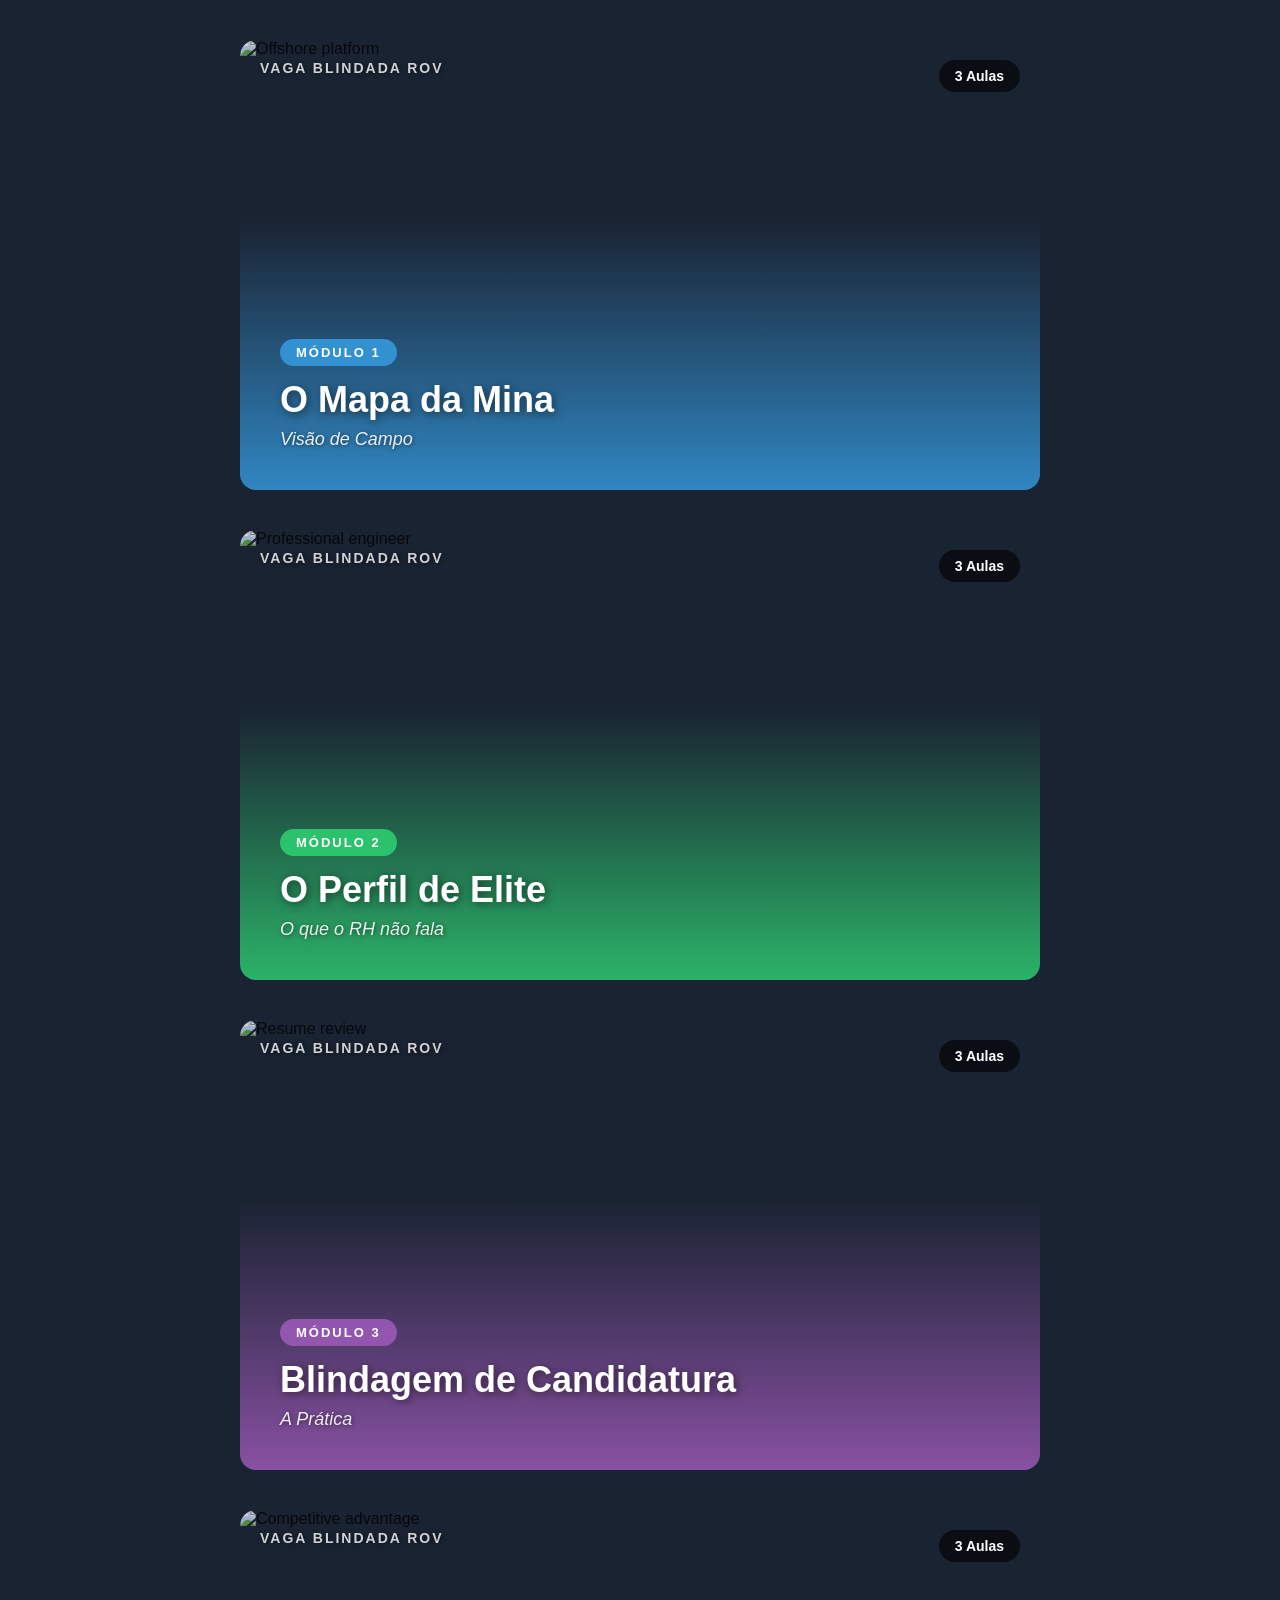
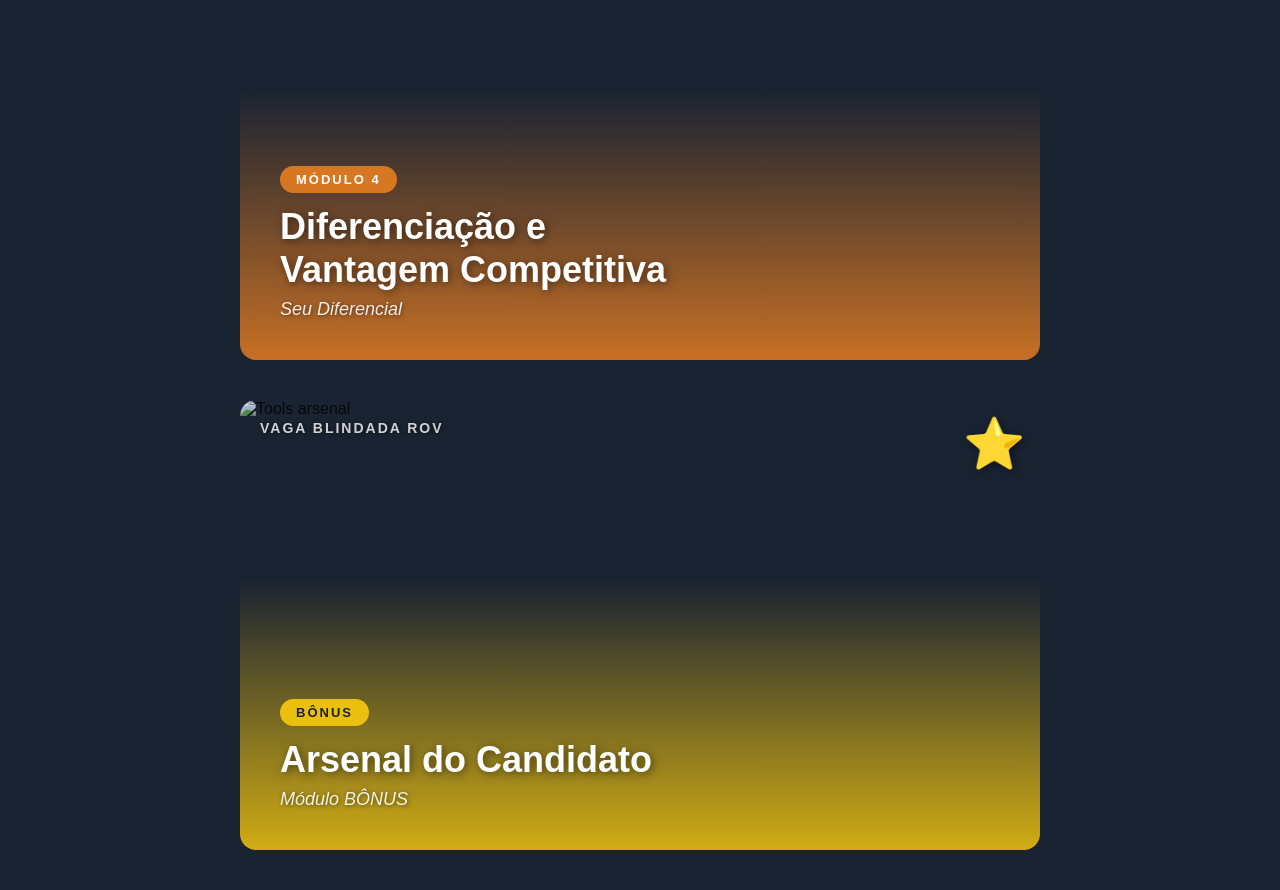
==== frontend/public/thumbnails.html @ 1b601940 "auto-commit for 6f3315b3-402e-4bc0-9c19-482020962f57" ====
<!DOCTYPE html>
<html>
<head>
<meta charset="UTF-8">
<style>
  * { margin: 0; padding: 0; box-sizing: border-box; }
  body { background: #1a2332; font-family: -apple-system, BlinkMacSystemFont, 'Segoe UI', Roboto, sans-serif; }
  
  .thumbnail {
    width: 800px;
    height: 450px;
    position: relative;
    overflow: hidden;
    border-radius: 16px;
    margin: 40px auto;
  }
  
  .thumbnail img {
    width: 100%;
    height: 100%;
    object-fit: cover;
  }
  
  .overlay {
    position: absolute;
    top: 0; left: 0; right: 0; bottom: 0;
    display: flex;
    flex-direction: column;
    justify-content: flex-end;
    padding: 40px;
  }
  
  /* Module 1 - Blue */
  .overlay-1 { background: linear-gradient(180deg, rgba(26,35,50,0.2) 0%, rgba(26,35,50,0.5) 40%, rgba(52,152,219,0.85) 100%); }
  /* Module 2 - Green */
  .overlay-2 { background: linear-gradient(180deg, rgba(26,35,50,0.2) 0%, rgba(26,35,50,0.5) 40%, rgba(46,204,113,0.85) 100%); }
  /* Module 3 - Purple */
  .overlay-3 { background: linear-gradient(180deg, rgba(26,35,50,0.2) 0%, rgba(26,35,50,0.5) 40%, rgba(155,89,182,0.85) 100%); }
  /* Module 4 - Orange */
  .overlay-4 { background: linear-gradient(180deg, rgba(26,35,50,0.2) 0%, rgba(26,35,50,0.5) 40%, rgba(230,126,34,0.85) 100%); }
  /* Bonus - Gold */
  .overlay-5 { background: linear-gradient(180deg, rgba(26,35,50,0.2) 0%, rgba(26,35,50,0.5) 40%, rgba(241,196,15,0.85) 100%); }
  
  .module-badge {
    display: inline-block;
    padding: 6px 16px;
    border-radius: 20px;
    font-size: 13px;
    font-weight: 700;
    text-transform: uppercase;
    letter-spacing: 2px;
    margin-bottom: 12px;
    width: fit-content;
  }
  
  .badge-1 { background: rgba(52,152,219,0.9); color: white; }
  .badge-2 { background: rgba(46,204,113,0.9); color: white; }
  .badge-3 { background: rgba(155,89,182,0.9); color: white; }
  .badge-4 { background: rgba(230,126,34,0.9); color: white; }
  .badge-5 { background: rgba(241,196,15,0.95); color: #1a2332; }
  
  .module-title {
    font-size: 36px;
    font-weight: 700;
    color: white;
    line-height: 1.2;
    margin-bottom: 8px;
    text-shadow: 2px 2px 8px rgba(0,0,0,0.5);
  }
  
  .module-subtitle {
    font-size: 18px;
    color: rgba(255,255,255,0.9);
    font-style: italic;
    text-shadow: 1px 1px 4px rgba(0,0,0,0.5);
  }
  
  .lesson-count {
    position: absolute;
    top: 20px;
    right: 20px;
    background: rgba(0,0,0,0.6);
    color: white;
    padding: 8px 16px;
    border-radius: 20px;
    font-size: 14px;
    font-weight: 600;
    backdrop-filter: blur(4px);
  }
  
  .logo-watermark {
    position: absolute;
    top: 20px;
    left: 20px;
    color: rgba(255,255,255,0.8);
    font-size: 14px;
    font-weight: 700;
    text-transform: uppercase;
    letter-spacing: 2px;
    text-shadow: 1px 1px 4px rgba(0,0,0,0.5);
  }
  
  .star-badge {
    position: absolute;
    top: 15px;
    right: 15px;
    font-size: 50px;
    filter: drop-shadow(2px 2px 4px rgba(0,0,0,0.5));
  }
</style>
</head>
<body>

<!-- Thumbnail 1: O Mapa da Mina -->
<div class="thumbnail" id="thumb1">
  <img src="https://images.pexels.com/photos/3192662/pexels-photo-3192662.jpeg?auto=compress&cs=tinysrgb&w=1200" alt="Offshore platform">
  <div class="overlay overlay-1">
    <div class="logo-watermark">VAGA BLINDADA ROV</div>
    <div class="lesson-count">3 Aulas</div>
    <div class="module-badge badge-1">Módulo 1</div>
    <div class="module-title">O Mapa da Mina</div>
    <div class="module-subtitle">Visão de Campo</div>
  </div>
</div>

<!-- Thumbnail 2: O Perfil de Elite -->
<div class="thumbnail" id="thumb2">
  <img src="https://images.unsplash.com/photo-1621905252507-b35492cc74b4?w=1200&h=675&fit=crop" alt="Professional engineer">
  <div class="overlay overlay-2">
    <div class="logo-watermark">VAGA BLINDADA ROV</div>
    <div class="lesson-count">3 Aulas</div>
    <div class="module-badge badge-2">Módulo 2</div>
    <div class="module-title">O Perfil de Elite</div>
    <div class="module-subtitle">O que o RH não fala</div>
  </div>
</div>

<!-- Thumbnail 3: Blindagem de Candidatura -->
<div class="thumbnail" id="thumb3">
  <img src="https://images.unsplash.com/photo-1698047681432-006d2449c631?w=1200&h=675&fit=crop" alt="Resume review">
  <div class="overlay overlay-3">
    <div class="logo-watermark">VAGA BLINDADA ROV</div>
    <div class="lesson-count">3 Aulas</div>
    <div class="module-badge badge-3">Módulo 3</div>
    <div class="module-title">Blindagem de Candidatura</div>
    <div class="module-subtitle">A Prática</div>
  </div>
</div>

<!-- Thumbnail 4: Diferenciação e Vantagem Competitiva -->
<div class="thumbnail" id="thumb4">
  <img src="https://images.unsplash.com/photo-1690508313456-bf8c851e8319?w=1200&h=675&fit=crop" alt="Competitive advantage">
  <div class="overlay overlay-4">
    <div class="logo-watermark">VAGA BLINDADA ROV</div>
    <div class="lesson-count">3 Aulas</div>
    <div class="module-badge badge-4">Módulo 4</div>
    <div class="module-title">Diferenciação e<br>Vantagem Competitiva</div>
    <div class="module-subtitle">Seu Diferencial</div>
  </div>
</div>

<!-- Thumbnail 5: Arsenal do Candidato (BÔNUS) -->
<div class="thumbnail" id="thumb5">
  <img src="https://images.unsplash.com/photo-1759847527437-a548715aef7a?w=1200&h=675&fit=crop" alt="Tools arsenal">
  <div class="overlay overlay-5">
    <div class="logo-watermark">VAGA BLINDADA ROV</div>
    <div class="star-badge">⭐</div>
    <div class="module-badge badge-5">BÔNUS</div>
    <div class="module-title">Arsenal do Candidato</div>
    <div class="module-subtitle">Módulo BÔNUS</div>
  </div>
</div>

</body>
</html>
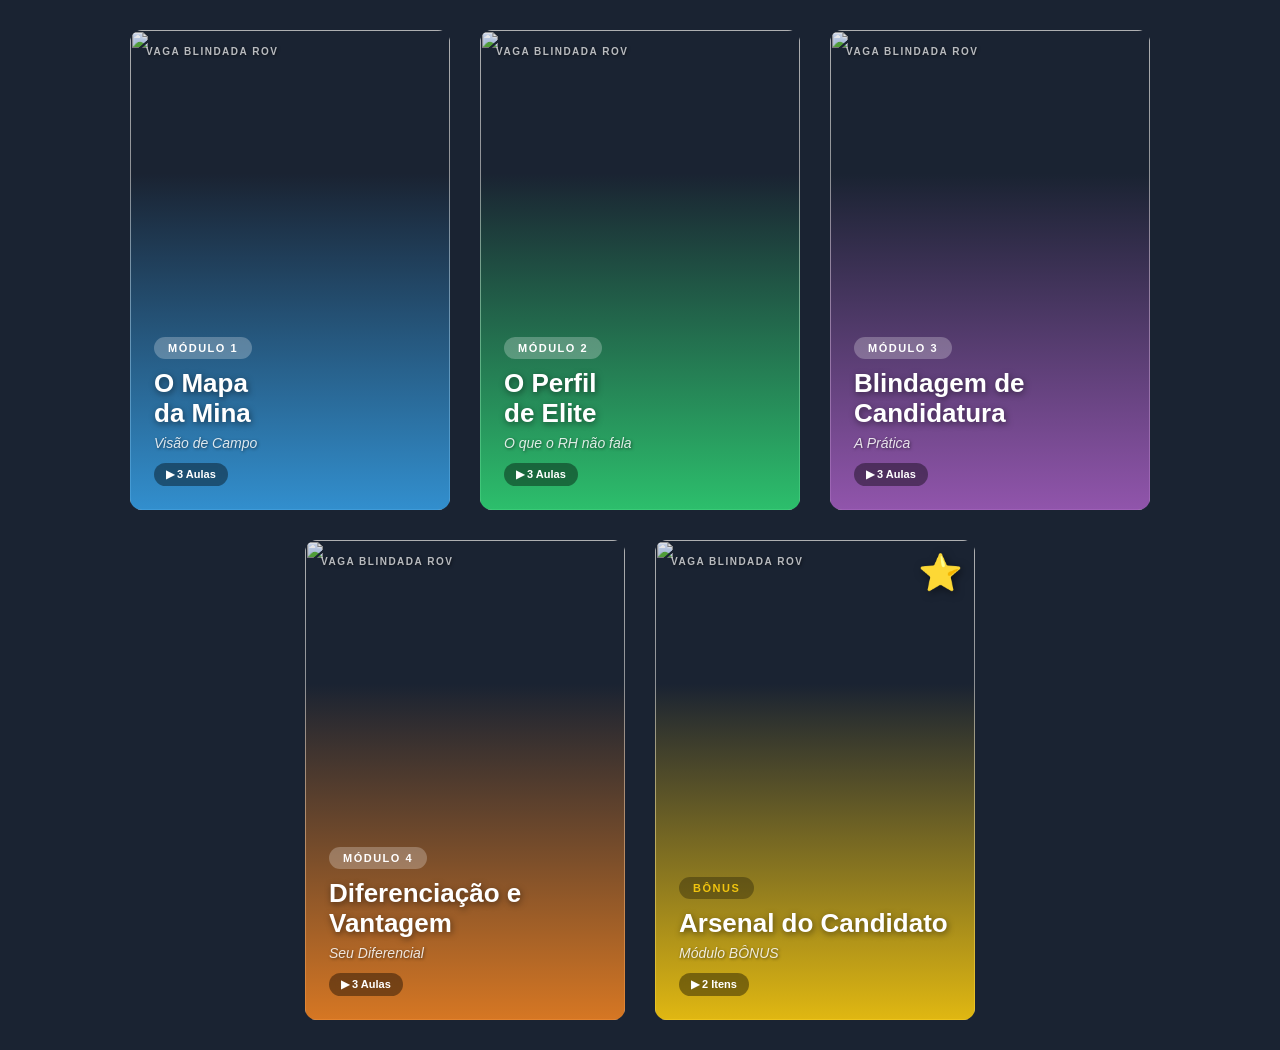
==== commit 21faba0c: "auto-commit for 57ab1bcf-1c3a-470a-8cd2-0ee6c51554ad" ====
--- a/frontend/public/thumbnails.html
+++ b/frontend/public/thumbnails.html
@@ -4,15 +4,15 @@
 <meta charset="UTF-8">
 <style>
   * { margin: 0; padding: 0; box-sizing: border-box; }
-  body { background: #1a2332; font-family: -apple-system, BlinkMacSystemFont, 'Segoe UI', Roboto, sans-serif; }
+  body { background: #1a2332; font-family: -apple-system, BlinkMacSystemFont, 'Segoe UI', Roboto, sans-serif; display: flex; flex-wrap: wrap; gap: 30px; padding: 30px; justify-content: center; }
   
   .thumbnail {
-    width: 800px;
-    height: 450px;
+    width: 320px;
+    height: 480px;
     position: relative;
     overflow: hidden;
-    border-radius: 16px;
-    margin: 40px auto;
+    border-radius: 12px;
+    flex-shrink: 0;
   }
   
   .thumbnail img {
@@ -27,147 +27,145 @@
     display: flex;
     flex-direction: column;
     justify-content: flex-end;
-    padding: 40px;
+    padding: 24px;
   }
   
-  /* Module 1 - Blue */
-  .overlay-1 { background: linear-gradient(180deg, rgba(26,35,50,0.2) 0%, rgba(26,35,50,0.5) 40%, rgba(52,152,219,0.85) 100%); }
-  /* Module 2 - Green */
-  .overlay-2 { background: linear-gradient(180deg, rgba(26,35,50,0.2) 0%, rgba(26,35,50,0.5) 40%, rgba(46,204,113,0.85) 100%); }
-  /* Module 3 - Purple */
-  .overlay-3 { background: linear-gradient(180deg, rgba(26,35,50,0.2) 0%, rgba(26,35,50,0.5) 40%, rgba(155,89,182,0.85) 100%); }
-  /* Module 4 - Orange */
-  .overlay-4 { background: linear-gradient(180deg, rgba(26,35,50,0.2) 0%, rgba(26,35,50,0.5) 40%, rgba(230,126,34,0.85) 100%); }
-  /* Bonus - Gold */
-  .overlay-5 { background: linear-gradient(180deg, rgba(26,35,50,0.2) 0%, rgba(26,35,50,0.5) 40%, rgba(241,196,15,0.85) 100%); }
+  .overlay-1 { background: linear-gradient(180deg, rgba(26,35,50,0.1) 0%, rgba(26,35,50,0.3) 30%, rgba(52,152,219,0.92) 100%); }
+  .overlay-2 { background: linear-gradient(180deg, rgba(26,35,50,0.1) 0%, rgba(26,35,50,0.3) 30%, rgba(46,204,113,0.92) 100%); }
+  .overlay-3 { background: linear-gradient(180deg, rgba(26,35,50,0.1) 0%, rgba(26,35,50,0.3) 30%, rgba(155,89,182,0.92) 100%); }
+  .overlay-4 { background: linear-gradient(180deg, rgba(26,35,50,0.1) 0%, rgba(26,35,50,0.3) 30%, rgba(230,126,34,0.92) 100%); }
+  .overlay-5 { background: linear-gradient(180deg, rgba(26,35,50,0.1) 0%, rgba(26,35,50,0.3) 30%, rgba(241,196,15,0.92) 100%); }
   
   .module-badge {
     display: inline-block;
-    padding: 6px 16px;
-    border-radius: 20px;
-    font-size: 13px;
+    padding: 5px 14px;
+    border-radius: 16px;
+    font-size: 11px;
     font-weight: 700;
     text-transform: uppercase;
-    letter-spacing: 2px;
-    margin-bottom: 12px;
+    letter-spacing: 1.5px;
+    margin-bottom: 10px;
     width: fit-content;
   }
   
-  .badge-1 { background: rgba(52,152,219,0.9); color: white; }
-  .badge-2 { background: rgba(46,204,113,0.9); color: white; }
-  .badge-3 { background: rgba(155,89,182,0.9); color: white; }
-  .badge-4 { background: rgba(230,126,34,0.9); color: white; }
-  .badge-5 { background: rgba(241,196,15,0.95); color: #1a2332; }
+  .badge-1 { background: rgba(255,255,255,0.25); color: white; }
+  .badge-2 { background: rgba(255,255,255,0.25); color: white; }
+  .badge-3 { background: rgba(255,255,255,0.25); color: white; }
+  .badge-4 { background: rgba(255,255,255,0.25); color: white; }
+  .badge-5 { background: rgba(0,0,0,0.3); color: #f1c40f; }
   
   .module-title {
-    font-size: 36px;
-    font-weight: 700;
+    font-size: 26px;
+    font-weight: 800;
     color: white;
-    line-height: 1.2;
-    margin-bottom: 8px;
-    text-shadow: 2px 2px 8px rgba(0,0,0,0.5);
+    line-height: 1.15;
+    margin-bottom: 6px;
+    text-shadow: 1px 2px 6px rgba(0,0,0,0.5);
   }
   
   .module-subtitle {
-    font-size: 18px;
-    color: rgba(255,255,255,0.9);
+    font-size: 14px;
+    color: rgba(255,255,255,0.85);
     font-style: italic;
-    text-shadow: 1px 1px 4px rgba(0,0,0,0.5);
+    text-shadow: 1px 1px 3px rgba(0,0,0,0.5);
+    margin-bottom: 12px;
   }
   
   .lesson-count {
-    position: absolute;
-    top: 20px;
-    right: 20px;
-    background: rgba(0,0,0,0.6);
+    display: inline-flex;
+    align-items: center;
+    gap: 4px;
+    background: rgba(0,0,0,0.4);
     color: white;
-    padding: 8px 16px;
-    border-radius: 20px;
-    font-size: 14px;
+    padding: 5px 12px;
+    border-radius: 14px;
+    font-size: 11px;
     font-weight: 600;
+    width: fit-content;
     backdrop-filter: blur(4px);
   }
   
   .logo-watermark {
     position: absolute;
-    top: 20px;
-    left: 20px;
-    color: rgba(255,255,255,0.8);
-    font-size: 14px;
+    top: 16px;
+    left: 16px;
+    color: rgba(255,255,255,0.7);
+    font-size: 10px;
     font-weight: 700;
     text-transform: uppercase;
-    letter-spacing: 2px;
-    text-shadow: 1px 1px 4px rgba(0,0,0,0.5);
+    letter-spacing: 1.5px;
+    text-shadow: 1px 1px 3px rgba(0,0,0,0.5);
   }
   
   .star-badge {
     position: absolute;
-    top: 15px;
-    right: 15px;
-    font-size: 50px;
+    top: 12px;
+    right: 12px;
+    font-size: 36px;
     filter: drop-shadow(2px 2px 4px rgba(0,0,0,0.5));
   }
 </style>
 </head>
 <body>
 
-<!-- Thumbnail 1: O Mapa da Mina -->
+<!-- Thumbnail 1 -->
 <div class="thumbnail" id="thumb1">
-  <img src="https://images.pexels.com/photos/3192662/pexels-photo-3192662.jpeg?auto=compress&cs=tinysrgb&w=1200" alt="Offshore platform">
+  <img src="https://images.pexels.com/photos/3192662/pexels-photo-3192662.jpeg?auto=compress&cs=tinysrgb&w=640" alt="">
   <div class="overlay overlay-1">
     <div class="logo-watermark">VAGA BLINDADA ROV</div>
-    <div class="lesson-count">3 Aulas</div>
     <div class="module-badge badge-1">Módulo 1</div>
-    <div class="module-title">O Mapa da Mina</div>
+    <div class="module-title">O Mapa<br>da Mina</div>
     <div class="module-subtitle">Visão de Campo</div>
+    <div class="lesson-count">▶ 3 Aulas</div>
   </div>
 </div>
 
-<!-- Thumbnail 2: O Perfil de Elite -->
+<!-- Thumbnail 2 -->
 <div class="thumbnail" id="thumb2">
-  <img src="https://images.unsplash.com/photo-1621905252507-b35492cc74b4?w=1200&h=675&fit=crop" alt="Professional engineer">
+  <img src="https://images.unsplash.com/photo-1621905252507-b35492cc74b4?w=640&h=960&fit=crop" alt="">
   <div class="overlay overlay-2">
     <div class="logo-watermark">VAGA BLINDADA ROV</div>
-    <div class="lesson-count">3 Aulas</div>
     <div class="module-badge badge-2">Módulo 2</div>
-    <div class="module-title">O Perfil de Elite</div>
+    <div class="module-title">O Perfil<br>de Elite</div>
     <div class="module-subtitle">O que o RH não fala</div>
+    <div class="lesson-count">▶ 3 Aulas</div>
   </div>
 </div>
 
-<!-- Thumbnail 3: Blindagem de Candidatura -->
+<!-- Thumbnail 3 -->
 <div class="thumbnail" id="thumb3">
-  <img src="https://images.unsplash.com/photo-1698047681432-006d2449c631?w=1200&h=675&fit=crop" alt="Resume review">
+  <img src="https://images.unsplash.com/photo-1698047681432-006d2449c631?w=640&h=960&fit=crop" alt="">
   <div class="overlay overlay-3">
     <div class="logo-watermark">VAGA BLINDADA ROV</div>
-    <div class="lesson-count">3 Aulas</div>
     <div class="module-badge badge-3">Módulo 3</div>
     <div class="module-title">Blindagem de Candidatura</div>
     <div class="module-subtitle">A Prática</div>
+    <div class="lesson-count">▶ 3 Aulas</div>
   </div>
 </div>
 
-<!-- Thumbnail 4: Diferenciação e Vantagem Competitiva -->
+<!-- Thumbnail 4 -->
 <div class="thumbnail" id="thumb4">
-  <img src="https://images.unsplash.com/photo-1690508313456-bf8c851e8319?w=1200&h=675&fit=crop" alt="Competitive advantage">
+  <img src="https://images.unsplash.com/photo-1690508313456-bf8c851e8319?w=640&h=960&fit=crop" alt="">
   <div class="overlay overlay-4">
     <div class="logo-watermark">VAGA BLINDADA ROV</div>
-    <div class="lesson-count">3 Aulas</div>
     <div class="module-badge badge-4">Módulo 4</div>
-    <div class="module-title">Diferenciação e<br>Vantagem Competitiva</div>
+    <div class="module-title">Diferenciação e Vantagem</div>
     <div class="module-subtitle">Seu Diferencial</div>
+    <div class="lesson-count">▶ 3 Aulas</div>
   </div>
 </div>
 
-<!-- Thumbnail 5: Arsenal do Candidato (BÔNUS) -->
+<!-- Thumbnail 5 -->
 <div class="thumbnail" id="thumb5">
-  <img src="https://images.unsplash.com/photo-1759847527437-a548715aef7a?w=1200&h=675&fit=crop" alt="Tools arsenal">
+  <img src="https://images.unsplash.com/photo-1759847527437-a548715aef7a?w=640&h=960&fit=crop" alt="">
   <div class="overlay overlay-5">
     <div class="logo-watermark">VAGA BLINDADA ROV</div>
     <div class="star-badge">⭐</div>
     <div class="module-badge badge-5">BÔNUS</div>
     <div class="module-title">Arsenal do Candidato</div>
     <div class="module-subtitle">Módulo BÔNUS</div>
+    <div class="lesson-count">▶ 2 Itens</div>
   </div>
 </div>
 
